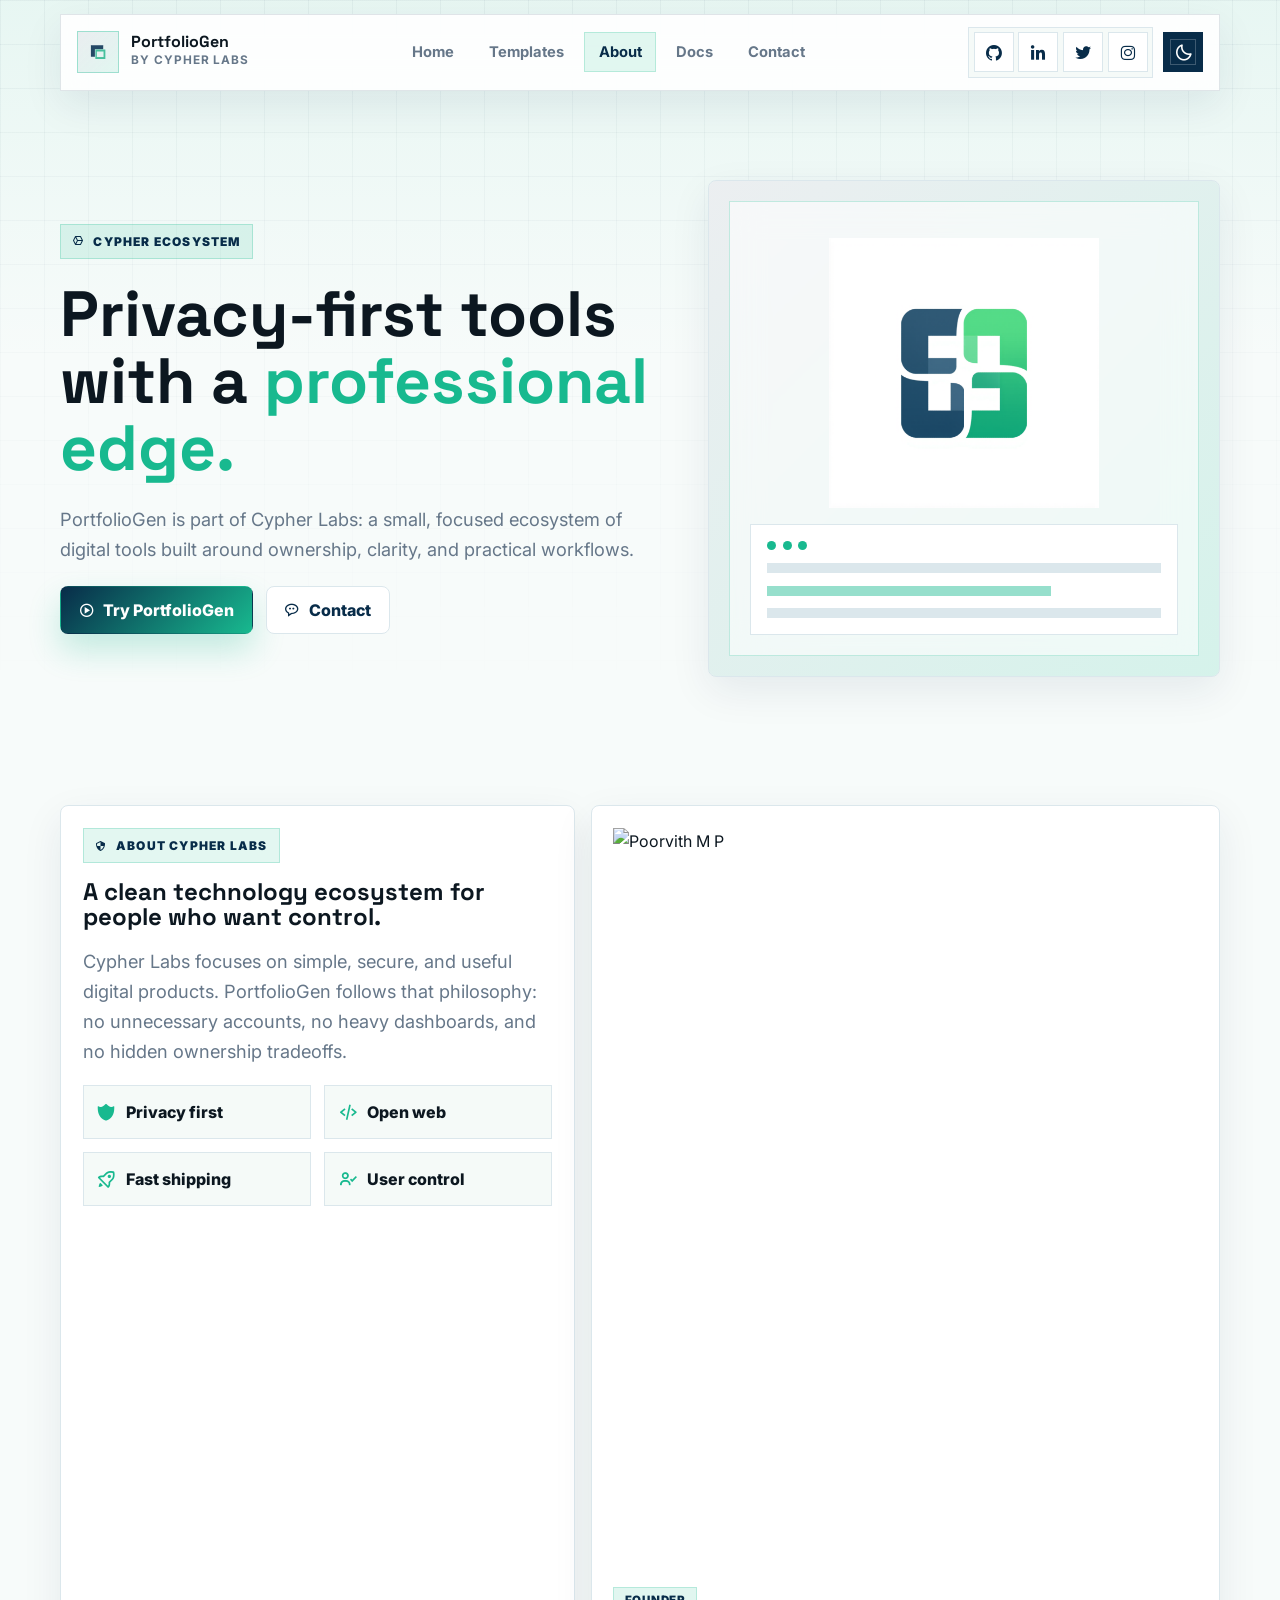
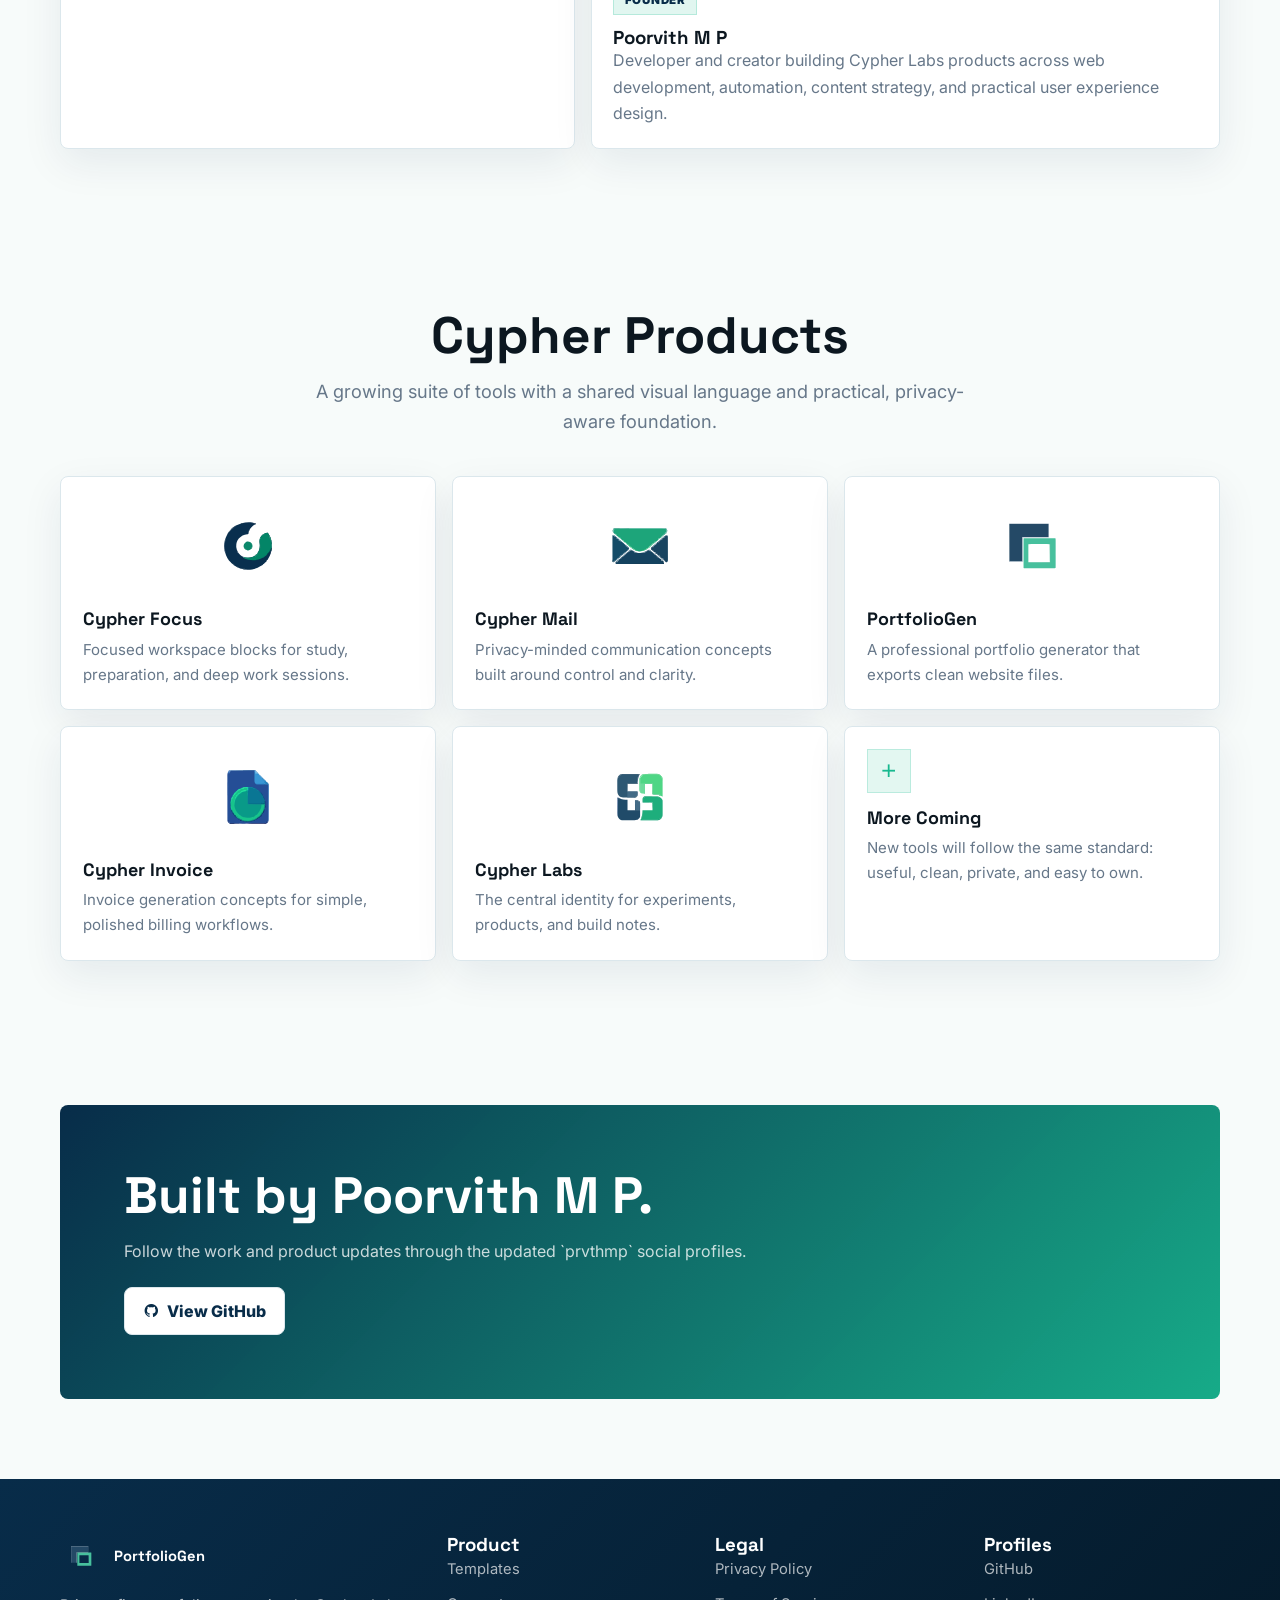
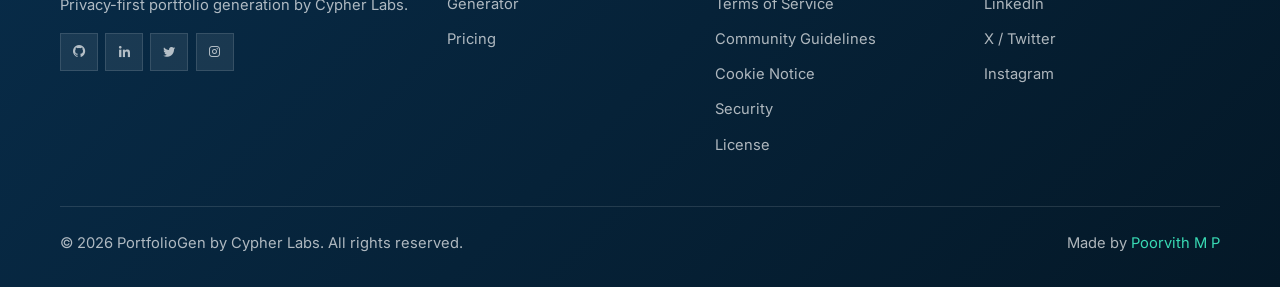
==== about.html @ 68a95831 "First commit" ====
<!DOCTYPE html>
<html lang="en">
<head>
    <meta charset="UTF-8">
    <meta name="viewport" content="width=device-width, initial-scale=1.0">
    <title>About - PortfolioGen by Cypher Labs</title>
    <link href="https://cdn.jsdelivr.net/npm/boxicons@2.0.5/css/boxicons.min.css" rel="stylesheet">
    <link rel="stylesheet" href="assets/css/styles.css">
    <link rel="icon" href="assets/img/svg/Cypher_Porfolio_Generator-no bg.svg">
</head>
<body>
    <header class="l-header">
        <nav class="nav bd-grid" aria-label="Primary navigation">
            <a href="index.html" class="nav__brand"><span class="nav__brand-mark"><img src="assets/img/svg/Cypher_Porfolio_Generator-no bg.svg" alt=""></span><span class="nav__brand-text"><strong>PortfolioGen</strong><span>by Cypher Labs</span></span></a>
            <div class="nav__menu" id="nav-menu"><ul class="nav__list"><li><a href="index.html" class="nav__link">Home</a></li><li><a href="templates.html" class="nav__link">Templates</a></li><li><a href="about.html" class="nav__link active-link">About</a></li><li><a href="work.html" class="nav__link">Docs</a></li><li><a href="contact.html" class="nav__link">Contact</a></li></ul></div>
            <div class="nav__actions"><div class="nav__socials"><a href="https://github.com/prvthmpcypher" target="_blank" rel="noopener" class="icon-btn" aria-label="GitHub"><i class="bx bxl-github"></i></a><a href="https://www.linkedin.com/in/prvthmp" target="_blank" rel="noopener" class="icon-btn" aria-label="LinkedIn"><i class="bx bxl-linkedin"></i></a><a href="https://x.com/prvthmp" target="_blank" rel="noopener" class="icon-btn" aria-label="X"><i class="bx bxl-twitter"></i></a><a href="https://www.instagram.com/prvthmp" target="_blank" rel="noopener" class="icon-btn" aria-label="Instagram"><i class="bx bxl-instagram"></i></a></div><button class="change-theme bx bx-moon" id="theme-button" type="button" aria-label="Toggle theme"></button><button class="nav__toggle" id="nav-toggle" type="button" aria-label="Open menu"><i class="bx bx-menu"></i></button></div>
        </nav>
    </header>

    <main id="main-content">
        <section class="page-hero">
            <div class="page-hero__content">
                <span class="eyebrow"><i class="bx bx-cube-alt"></i> Cypher ecosystem</span>
                <h1>Privacy-first tools with a <span class="text-gradient">professional edge.</span></h1>
                <p>PortfolioGen is part of Cypher Labs: a small, focused ecosystem of digital tools built around ownership, clarity, and practical workflows.</p>
                <div class="hero__actions"><a href="generate.html" class="btn btn-primary"><i class="bx bx-play-circle"></i> Try PortfolioGen</a><a href="contact.html" class="btn btn-secondary"><i class="bx bx-message-rounded-dots"></i> Contact</a></div>
            </div>
            <div class="product-panel"><div class="product-panel__inner"><img class="product-logo" src="assets/img/Cypher Labs.png" alt="Cypher Labs logo"><div class="mini-window"><div class="mini-window__bar"><span></span><span></span><span></span></div><div class="mini-window__row"></div><div class="mini-window__row"></div><div class="mini-window__row"></div></div></div></div>
        </section>

        <section class="section">
            <div class="about-layout">
                <article class="about-card">
                    <span class="eyebrow"><i class="bx bx-shield-quarter"></i> About Cypher Labs</span>
                    <h2 style="margin-top:1rem;">A clean technology ecosystem for people who want control.</h2>
                    <p class="section-intro" style="text-align:left;margin:1rem 0 0;">Cypher Labs focuses on simple, secure, and useful digital products. PortfolioGen follows that philosophy: no unnecessary accounts, no heavy dashboards, and no hidden ownership tradeoffs.</p>
                    <div class="values-list">
                        <div class="value-item"><i class="bx bxs-shield-alt-2"></i><span>Privacy first</span></div>
                        <div class="value-item"><i class="bx bx-code-alt"></i><span>Open web</span></div>
                        <div class="value-item"><i class="bx bx-rocket"></i><span>Fast shipping</span></div>
                        <div class="value-item"><i class="bx bx-user-check"></i><span>User control</span></div>
                    </div>
                </article>
                <article class="about-card about-card--media">
                    <img src="assets/img/Founder.jpg" alt="Poorvith M P">
                    <div><span class="tag">Founder</span><h3 style="margin-top:.8rem;">Poorvith M P</h3><p style="color:var(--muted);">Developer and creator building Cypher Labs products across web development, automation, content strategy, and practical user experience design.</p></div>
                </article>
            </div>
        </section>

        <section class="section">
            <h2 class="section-title">Cypher Products</h2>
            <p class="section-intro">A growing suite of tools with a shared visual language and practical, privacy-aware foundation.</p>
            <div class="ecosystem-grid">
                <article class="ecosystem-card"><img src="assets/img/svg/Cypher Focus- No bg.svg" alt="Cypher Focus" class="ecosystem-card-logo"><h3>Cypher Focus</h3><p>Focused workspace blocks for study, preparation, and deep work sessions.</p></article>
                <article class="ecosystem-card"><img src="assets/img/svg/Cypher_Mail- no bg.svg" alt="Cypher Mail" class="ecosystem-card-logo"><h3>Cypher Mail</h3><p>Privacy-minded communication concepts built around control and clarity.</p></article>
                <article class="ecosystem-card"><img src="assets/img/svg/Cypher_Porfolio_Generator-no bg.svg" alt="PortfolioGen" class="ecosystem-card-logo"><h3>PortfolioGen</h3><p>A professional portfolio generator that exports clean website files.</p></article>
                <article class="ecosystem-card"><img src="assets/img/svg/Cypher_Invoice_Generator No bg.svg" alt="Cypher Invoice Generator" class="ecosystem-card-logo"><h3>Cypher Invoice</h3><p>Invoice generation concepts for simple, polished billing workflows.</p></article>
                <article class="ecosystem-card"><img src="assets/img/svg/Cypher_Labs- no bg.svg" alt="Cypher Labs" class="ecosystem-card-logo"><h3>Cypher Labs</h3><p>The central identity for experiments, products, and build notes.</p></article>
                <article class="ecosystem-card"><div class="card-icon"><i class="bx bx-plus"></i></div><h3>More Coming</h3><p>New tools will follow the same standard: useful, clean, private, and easy to own.</p></article>
            </div>
        </section>

        <section class="cta-section"><h2>Built by Poorvith M P.</h2><p>Follow the work and product updates through the updated `prvthmp` social profiles.</p><a href="https://github.com/prvthmpcypher" target="_blank" rel="noopener" class="btn btn-secondary"><i class="bx bxl-github"></i> View GitHub</a></section>
    </main>

    <footer class="footer">
        <div class="footer__container">
            <div class="footer__section"><a class="footer__brand" href="index.html"><img src="assets/img/svg/Cypher_Porfolio_Generator-no bg.svg" alt=""><strong>PortfolioGen</strong></a><p>Privacy-first portfolio generation by Cypher Labs.</p><div class="footer__social"><a href="https://github.com/prvthmpcypher" target="_blank" rel="noopener" class="footer__icon" aria-label="GitHub"><i class="bx bxl-github"></i></a><a href="https://www.linkedin.com/in/prvthmp" target="_blank" rel="noopener" class="footer__icon" aria-label="LinkedIn"><i class="bx bxl-linkedin"></i></a><a href="https://x.com/prvthmp" target="_blank" rel="noopener" class="footer__icon" aria-label="X"><i class="bx bxl-twitter"></i></a><a href="https://www.instagram.com/prvthmp" target="_blank" rel="noopener" class="footer__icon" aria-label="Instagram"><i class="bx bxl-instagram"></i></a></div></div>
            <div class="footer__section"><h3>Product</h3><ul><li><a href="templates.html">Templates</a></li><li><a href="generate.html">Generator</a></li><li><a href="index.html#pricing">Pricing</a></li></ul></div>
            <div class="footer__section"><h3>Legal</h3><ul><li><a href="work.html#privacy">Privacy Policy</a></li><li><a href="work.html#terms">Terms of Service</a></li><li><a href="work.html#community">Community Guidelines</a></li><li><a href="work.html#cookies">Cookie Notice</a></li><li><a href="work.html#security">Security</a></li><li><a href="work.html#license">License</a></li></ul></div>
            <div class="footer__section"><h3>Profiles</h3><ul><li><a href="https://github.com/prvthmpcypher" target="_blank" rel="noopener">GitHub</a></li><li><a href="https://www.linkedin.com/in/prvthmp" target="_blank" rel="noopener">LinkedIn</a></li><li><a href="https://x.com/prvthmp" target="_blank" rel="noopener">X / Twitter</a></li><li><a href="https://www.instagram.com/prvthmp" target="_blank" rel="noopener">Instagram</a></li></ul></div>
        </div>
        <div class="footer__bottom"><div class="footer__copy">&copy; 2026 PortfolioGen by Cypher Labs. All rights reserved.</div><div class="footer__credits">Made by <a href="https://github.com/prvthmpcypher" target="_blank" rel="noopener">Poorvith M P</a></div></div>
    </footer>
    <script src="assets/js/main.js"></script>
</body>
</html>
---- assets/css/styles.css ----
@import url("https://fonts.googleapis.com/css2?family=Inter:wght@400;500;600;700;800;900&family=Space+Grotesk:wght@500;600;700&display=swap");

:root {
  --navy: #082c49;
  --navy-2: #041827;
  --teal: #18b98f;
  --teal-2: #38d9b3;
  --ink: #0c1720;
  --muted: #667789;
  --line: #dbe7ec;
  --surface: #ffffff;
  --surface-2: #f5faf8;
  --bg: #f7fbfa;
  --shadow: 0 24px 70px rgba(8, 44, 73, 0.12);
  --soft-shadow: 0 14px 40px rgba(8, 44, 73, 0.08);
  --radius: 8px;
  --header-height: 76px;
  --body-font: "Inter", system-ui, -apple-system, BlinkMacSystemFont, "Segoe UI", sans-serif;
  --display-font: "Space Grotesk", var(--body-font);
  --z-fixed: 100;
}

body.dark-theme {
  --ink: #edf7f4;
  --muted: #9db3bd;
  --line: rgba(255, 255, 255, 0.12);
  --surface: #071f33;
  --surface-2: #092943;
  --bg: #03111d;
  --shadow: 0 24px 70px rgba(0, 0, 0, 0.36);
  --soft-shadow: 0 14px 40px rgba(0, 0, 0, 0.24);
}

*,
*::before,
*::after {
  box-sizing: border-box;
}

html {
  scroll-behavior: smooth;
}

body {
  margin: 0;
  min-height: 100vh;
  background:
    linear-gradient(180deg, rgba(24, 185, 143, 0.07), transparent 360px),
    var(--bg);
  color: var(--ink);
  font-family: var(--body-font);
  line-height: 1.65;
}

body::before {
  content: "";
  position: fixed;
  inset: 0;
  z-index: -1;
  pointer-events: none;
  background-image:
    linear-gradient(rgba(8, 44, 73, 0.045) 1px, transparent 1px),
    linear-gradient(90deg, rgba(8, 44, 73, 0.045) 1px, transparent 1px);
  background-size: 44px 44px;
  mask-image: linear-gradient(to bottom, black, transparent 78%);
}

body.dark-theme::before {
  background-image:
    linear-gradient(rgba(56, 217, 179, 0.07) 1px, transparent 1px),
    linear-gradient(90deg, rgba(56, 217, 179, 0.07) 1px, transparent 1px);
}

h1,
h2,
h3,
h4,
p {
  margin: 0;
}

h1,
h2,
h3,
h4 {
  color: var(--ink);
  font-family: var(--display-font);
  line-height: 1.05;
  letter-spacing: 0;
}

a {
  color: inherit;
  text-decoration: none;
}

ul {
  margin: 0;
  padding: 0;
  list-style: none;
}

img {
  display: block;
  max-width: 100%;
}

button,
input,
textarea,
select {
  font: inherit;
}

.bd-grid,
.page-shell,
.section-shell {
  width: min(1160px, calc(100% - 40px));
  margin-inline: auto;
}

.l-header {
  position: fixed;
  top: 14px;
  left: 0;
  right: 0;
  z-index: var(--z-fixed);
  pointer-events: none;
}

.nav {
  min-height: var(--header-height);
  display: flex;
  align-items: center;
  justify-content: space-between;
  gap: 1rem;
  padding: 0.75rem 1rem;
  background: rgba(255, 255, 255, 0.88);
  border: 1px solid rgba(8, 44, 73, 0.12);
  box-shadow: var(--soft-shadow);
  backdrop-filter: blur(18px);
  pointer-events: auto;
}

body.dark-theme .nav {
  background: rgba(7, 31, 51, 0.88);
}

.nav__brand {
  display: inline-flex;
  align-items: center;
  gap: 0.75rem;
  min-width: 0;
}

.nav__brand-mark {
  width: 42px;
  height: 42px;
  display: grid;
  place-items: center;
  border: 1px solid rgba(24, 185, 143, 0.35);
  background: linear-gradient(135deg, rgba(8, 44, 73, 0.08), rgba(24, 185, 143, 0.12));
}

.nav__brand-mark img {
  width: 30px;
  height: 30px;
  object-fit: contain;
}

.nav__brand-text {
  display: grid;
  gap: 0.05rem;
}

.nav__brand-text strong {
  font-family: var(--display-font);
  font-size: 1rem;
  line-height: 1;
}

.nav__brand-text span {
  color: var(--muted);
  font-size: 0.74rem;
  font-weight: 700;
  text-transform: uppercase;
  letter-spacing: 0.08em;
}

.nav__list {
  display: flex;
  align-items: center;
  gap: 0.35rem;
}

.nav__link {
  display: inline-flex;
  align-items: center;
  min-height: 40px;
  padding: 0 0.85rem;
  color: var(--muted);
  font-size: 0.92rem;
  font-weight: 700;
  border: 1px solid transparent;
  transition: 180ms ease;
}

.nav__link:hover,
.nav__link.active-link {
  color: var(--navy);
  background: rgba(24, 185, 143, 0.12);
  border-color: rgba(24, 185, 143, 0.22);
}

body.dark-theme .nav__link:hover,
body.dark-theme .nav__link.active-link {
  color: var(--teal-2);
}

.nav__actions {
  display: flex;
  align-items: center;
  gap: 0.6rem;
}

.nav__socials {
  display: flex;
  align-items: center;
  gap: 0.3rem;
  padding: 0.28rem;
  background: var(--surface-2);
  border: 1px solid var(--line);
}

.icon-btn,
.nav__toggle,
.change-theme {
  width: 40px;
  height: 40px;
  display: inline-grid;
  place-items: center;
  border: 1px solid var(--line);
  background: var(--surface);
  color: var(--navy);
  font-size: 1.2rem;
  transition: 180ms ease;
  cursor: pointer;
}

.icon-btn:hover,
.nav__toggle:hover,
.change-theme:hover {
  transform: translateY(-2px);
  border-color: rgba(24, 185, 143, 0.4);
  color: var(--teal);
}

.change-theme {
  position: relative;
  overflow: hidden;
  color: #ffffff;
  background: var(--navy);
  border-color: var(--navy);
}

.change-theme::after {
  content: "";
  position: absolute;
  inset: 6px;
  border: 1px solid rgba(255, 255, 255, 0.22);
  pointer-events: none;
}

.nav__toggle {
  display: none;
}

.l-main,
main {
  padding-top: calc(var(--header-height) + 48px);
}

.hero,
.page-hero {
  width: min(1160px, calc(100% - 40px));
  min-height: calc(100vh - 120px);
  margin-inline: auto;
  display: grid;
  grid-template-columns: minmax(0, 1.08fr) minmax(320px, 0.92fr);
  align-items: center;
  gap: 3rem;
  padding: 3.5rem 0 5rem;
}

.page-hero {
  min-height: auto;
  padding: 3.5rem 0 3rem;
}

.hero__content,
.page-hero__content {
  display: grid;
  gap: 1.35rem;
}

.eyebrow {
  width: fit-content;
  display: inline-flex;
  align-items: center;
  gap: 0.5rem;
  padding: 0.42rem 0.7rem;
  color: var(--navy);
  background: rgba(24, 185, 143, 0.12);
  border: 1px solid rgba(24, 185, 143, 0.24);
  font-size: 0.75rem;
  font-weight: 900;
  text-transform: uppercase;
  letter-spacing: 0.1em;
}

body.dark-theme .eyebrow {
  color: var(--teal-2);
}

.hero h1,
.page-hero h1 {
  max-width: 780px;
  font-size: clamp(2.75rem, 7vw, 6.8rem);
  font-weight: 900;
}

.page-hero h1 {
  font-size: clamp(2.4rem, 5vw, 4.8rem);
}

.text-gradient {
  color: var(--teal);
}

.hero p,
.page-hero p,
.section-intro {
  max-width: 680px;
  color: var(--muted);
  font-size: clamp(1rem, 1.5vw, 1.14rem);
}

.hero__actions,
.cta-buttons {
  display: flex;
  flex-wrap: wrap;
  gap: 0.8rem;
  align-items: center;
}

.btn,
.button {
  display: inline-flex;
  align-items: center;
  justify-content: center;
  gap: 0.55rem;
  min-height: 48px;
  padding: 0 1.1rem;
  border: 1px solid transparent;
  border-radius: var(--radius);
  font-weight: 800;
  line-height: 1;
  cursor: pointer;
  transition: 180ms ease;
}

.btn-primary,
.button--primary,
.button {
  color: #ffffff;
  background: linear-gradient(135deg, var(--navy), var(--teal));
  box-shadow: 0 16px 32px rgba(24, 185, 143, 0.24);
}

.btn-primary:hover,
.button--primary:hover,
.button:hover {
  transform: translateY(-2px);
  box-shadow: 0 20px 44px rgba(24, 185, 143, 0.3);
}

.btn-secondary,
.button--secondary {
  color: var(--navy);
  background: var(--surface);
  border-color: var(--line);
}

body.dark-theme .btn-secondary,
body.dark-theme .button--secondary {
  color: var(--teal-2);
}

body.dark-theme .icon-btn,
body.dark-theme .nav__toggle {
  color: var(--teal-2);
  background: var(--surface-2);
}

body.dark-theme .change-theme {
  color: var(--navy-2);
  background: var(--teal-2);
  border-color: var(--teal-2);
}

.btn-secondary:hover,
.button--secondary:hover {
  transform: translateY(-2px);
  border-color: rgba(24, 185, 143, 0.45);
  color: var(--teal);
}

.hero__visual {
  position: relative;
  display: grid;
  gap: 1rem;
}

.product-panel,
.stat-panel,
.visual-card,
.feature-card,
.template-card,
.pricing-card,
.testimonial,
.ecosystem-card,
.work__card,
.contact-panel,
.review-card,
.about-card,
.metric-card {
  background: var(--surface);
  border: 1px solid var(--line);
  border-radius: var(--radius);
  box-shadow: var(--soft-shadow);
}

.product-panel {
  position: relative;
  overflow: hidden;
  min-height: 460px;
  padding: 1.25rem;
}

.product-panel::before {
  content: "";
  position: absolute;
  inset: 0;
  background: linear-gradient(135deg, rgba(8, 44, 73, 0.08), rgba(24, 185, 143, 0.18));
}

.product-panel__inner {
  position: relative;
  min-height: 430px;
  display: grid;
  align-content: space-between;
  gap: 1rem;
  padding: 1.25rem;
  border: 1px solid rgba(24, 185, 143, 0.24);
  background: rgba(255, 255, 255, 0.58);
  backdrop-filter: blur(16px);
}

body.dark-theme .product-panel__inner {
  background: rgba(7, 31, 51, 0.72);
}

.product-logo {
  width: min(270px, 70%);
  margin: 1rem auto 0;
}

.mini-window {
  display: grid;
  gap: 0.8rem;
  padding: 1rem;
  background: var(--surface);
  border: 1px solid var(--line);
}

.mini-window__bar {
  display: flex;
  gap: 0.4rem;
}

.mini-window__bar span {
  width: 9px;
  height: 9px;
  border-radius: 50%;
  background: var(--teal);
}

.mini-window__row {
  height: 10px;
  background: var(--line);
}

.mini-window__row:nth-child(3) {
  width: 72%;
  background: rgba(24, 185, 143, 0.45);
}

.stat-strip {
  display: grid;
  grid-template-columns: repeat(3, 1fr);
  gap: 0.8rem;
}

.stat-panel,
.metric-card {
  padding: 1rem;
}

.stat-panel strong,
.metric-card strong {
  display: block;
  color: var(--navy);
  font-family: var(--display-font);
  font-size: 1.55rem;
}

body.dark-theme .stat-panel strong,
body.dark-theme .metric-card strong {
  color: var(--teal-2);
}

.stat-panel span,
.metric-card span {
  color: var(--muted);
  font-size: 0.8rem;
  font-weight: 700;
}

.section {
  padding: 5rem 0;
}

.section-title {
  margin-bottom: 0.8rem;
  color: var(--ink);
  font-size: clamp(2rem, 4vw, 3.4rem);
  text-align: center;
}

.section-intro {
  margin: 0 auto 2.5rem;
  text-align: center;
}

.features-grid,
.templates-grid,
.pricing-cards,
.testimonials,
.ecosystem-grid,
.work__container,
.metrics-grid {
  width: min(1160px, calc(100% - 40px));
  margin-inline: auto;
  display: grid;
  grid-template-columns: repeat(3, minmax(0, 1fr));
  gap: 1rem;
}

.features-grid {
  grid-template-columns: repeat(6, minmax(0, 1fr));
}

.feature-card {
  grid-column: span 2;
  padding: 1.35rem;
}

.feature-card:nth-child(1),
.feature-card:nth-child(2) {
  grid-column: span 3;
}

.feature-icon,
.card-icon {
  width: 44px;
  height: 44px;
  display: grid;
  place-items: center;
  margin-bottom: 1rem;
  color: var(--teal);
  background: rgba(24, 185, 143, 0.12);
  border: 1px solid rgba(24, 185, 143, 0.2);
  font-size: 1.35rem;
}

.feature-card h3,
.template-info h4,
.pricing-card h3,
.testimonial .author,
.ecosystem-card h3,
.work__title {
  margin-bottom: 0.55rem;
  font-size: 1.12rem;
}

.feature-card p,
.template-info p,
.pricing-card li,
.testimonial p,
.ecosystem-card p,
.work__description,
.work__text {
  color: var(--muted);
  font-size: 0.94rem;
}

.template-card {
  overflow: hidden;
}

.template-preview {
  min-height: 230px;
  padding: 1rem;
  background:
    linear-gradient(135deg, rgba(8, 44, 73, 0.95), rgba(24, 185, 143, 0.88));
}

.template-preview--light {
  background: linear-gradient(135deg, #eef8f5, #ffffff);
}

.template-mock {
  height: 210px;
  display: grid;
  grid-template-columns: 1fr 1fr;
  gap: 0.8rem;
  padding: 0.8rem;
  background: rgba(255, 255, 255, 0.92);
  border: 1px solid rgba(255, 255, 255, 0.4);
}

.template-mock__hero,
.template-mock__card,
.template-mock__line {
  background: rgba(8, 44, 73, 0.12);
}

.template-mock__hero {
  grid-row: span 2;
}

.template-mock__card {
  border-left: 4px solid var(--teal);
}

.template-mock__line {
  height: 12px;
}

.template-info {
  padding: 1.2rem;
}

.template-badge,
.tag,
.price-note,
.work__tag {
  display: inline-flex;
  align-items: center;
  min-height: 28px;
  padding: 0 0.65rem;
  margin-top: 0.8rem;
  color: var(--navy);
  background: rgba(24, 185, 143, 0.13);
  border: 1px solid rgba(24, 185, 143, 0.22);
  font-size: 0.72rem;
  font-weight: 900;
  text-transform: uppercase;
  letter-spacing: 0.06em;
}

body.dark-theme .template-badge,
body.dark-theme .tag,
body.dark-theme .price-note,
body.dark-theme .work__tag {
  color: var(--teal-2);
}

.pricing-card {
  padding: 1.4rem;
}

.pricing-card.featured {
  border-color: rgba(24, 185, 143, 0.55);
  box-shadow: var(--shadow);
}

.price {
  margin: 0.5rem 0;
  color: var(--teal);
  font-family: var(--display-font);
  font-size: 2.6rem;
  font-weight: 800;
}

.features-list {
  display: grid;
  gap: 0.6rem;
  margin: 1rem 0 1.2rem;
}

.features-list li::before {
  content: "✓";
  margin-right: 0.45rem;
  color: var(--teal);
  font-weight: 900;
}

.testimonial {
  padding: 1.35rem;
}

.stars {
  color: var(--teal);
  letter-spacing: 0.06em;
  margin-bottom: 0.8rem;
}

.author-role {
  color: var(--muted);
  font-size: 0.82rem;
}

.cta-section {
  width: min(1160px, calc(100% - 40px));
  margin: 4rem auto 0;
  padding: clamp(2rem, 5vw, 4rem);
  color: #ffffff;
  background:
    linear-gradient(135deg, rgba(8, 44, 73, 0.96), rgba(24, 185, 143, 0.9)),
    var(--navy);
  border-radius: var(--radius);
}

.cta-section h2 {
  max-width: 720px;
  color: #ffffff;
  font-size: clamp(2rem, 4vw, 3.5rem);
}

.cta-section p {
  max-width: 640px;
  margin: 1rem 0 1.4rem;
  color: rgba(255, 255, 255, 0.78);
}

.cta-section .btn-secondary {
  color: var(--navy);
}

.about-layout,
.contact-layout {
  width: min(1160px, calc(100% - 40px));
  margin-inline: auto;
  display: grid;
  grid-template-columns: 0.9fr 1.1fr;
  gap: 1rem;
  align-items: stretch;
}

.about-card,
.contact-panel {
  padding: 1.35rem;
}

.about-card--media {
  display: grid;
  align-content: space-between;
  gap: 1rem;
  overflow: hidden;
}

.about-card--media img {
  width: 100%;
  aspect-ratio: 4 / 5;
  object-fit: cover;
}

.values-list {
  display: grid;
  grid-template-columns: repeat(2, 1fr);
  gap: 0.8rem;
  margin-top: 1.2rem;
}

.value-item {
  display: flex;
  align-items: center;
  gap: 0.6rem;
  padding: 0.8rem;
  color: var(--ink);
  background: var(--surface-2);
  border: 1px solid var(--line);
  font-weight: 800;
}

.value-item i {
  color: var(--teal);
  font-size: 1.25rem;
}

.ecosystem-card {
  padding: 1.35rem;
}

.ecosystem-card-logo {
  height: 96px;
  width: 100%;
  object-fit: contain;
  margin-bottom: 1rem;
}

.work__filters {
  width: min(1160px, calc(100% - 40px));
  margin: 0 auto 1.5rem;
  display: flex;
  justify-content: center;
  flex-wrap: wrap;
  gap: 0.6rem;
}

.filter-btn {
  min-height: 40px;
  padding: 0 0.8rem;
  color: var(--muted);
  background: var(--surface);
  border: 1px solid var(--line);
  border-radius: var(--radius);
  cursor: pointer;
  font-weight: 800;
}

.filter-btn:hover,
.filter-btn.active-filter {
  color: #ffffff;
  background: var(--navy);
  border-color: var(--navy);
}

.work__card {
  padding: 1.35rem;
}

.work__links {
  display: flex;
  flex-wrap: wrap;
  gap: 0.6rem;
  margin-top: 1rem;
}

.work__link {
  display: inline-flex;
  align-items: center;
  min-height: 40px;
  padding: 0 0.8rem;
  color: #ffffff;
  background: var(--navy);
  border-radius: var(--radius);
  font-size: 0.86rem;
  font-weight: 800;
}

.work__link.secondary {
  color: var(--navy);
  background: rgba(24, 185, 143, 0.13);
}

body.dark-theme .work__link.secondary {
  color: var(--teal-2);
}

.work__card.hide-card {
  display: none;
}

.contact__form {
  display: grid;
  gap: 0.9rem;
}

.contact__label {
  display: block;
  margin-bottom: 0.35rem;
  color: var(--ink);
  font-size: 0.85rem;
  font-weight: 800;
}

.contact__input {
  width: 100%;
  min-height: 48px;
  padding: 0.85rem 0.95rem;
  color: var(--ink);
  background: var(--surface-2);
  border: 1px solid var(--line);
  border-radius: var(--radius);
  outline: none;
}

.contact__input:focus {
  border-color: var(--teal);
  box-shadow: 0 0 0 4px rgba(24, 185, 143, 0.12);
}

textarea.contact__input {
  min-height: 140px;
  resize: vertical;
}

.rating-row {
  display: inline-flex;
  flex-direction: row-reverse;
  justify-content: flex-end;
  gap: 0.25rem;
}

.rating-row label {
  display: grid;
  place-items: center;
  width: 42px;
  height: 42px;
  color: #d6dde3;
  background: transparent;
  border: 0;
  font-size: 2rem;
  line-height: 1;
  cursor: pointer;
}

.rating-row input {
  position: absolute;
  opacity: 0;
  pointer-events: none;
}

.rating-row label::before {
  content: "\2605";
}

.rating-row label:hover,
.rating-row label:hover ~ label,
.rating-row input:checked + label,
.rating-row input:checked + label ~ label {
  color: #ffb300;
  text-shadow: 0 2px 10px rgba(255, 179, 0, 0.32);
}

.profile-embed-grid {
  display: grid;
  gap: 0.8rem;
}

.profile-embed {
  display: flex;
  align-items: center;
  gap: 0.9rem;
  min-height: 86px;
  padding: 1rem;
  background: var(--surface);
  border: 1px solid var(--line);
  border-radius: var(--radius);
  box-shadow: var(--soft-shadow);
  transition: 180ms ease;
}

.profile-embed i {
  width: 44px;
  height: 44px;
  display: grid;
  place-items: center;
  flex: 0 0 auto;
  color: #ffffff;
  background: var(--navy);
  border-radius: var(--radius);
  font-size: 1.45rem;
}

.profile-embed:nth-child(2) i {
  background: #111827;
}

.profile-embed:nth-child(3) i {
  background: #0a66c2;
}

.profile-embed strong,
.newsletter-panel h3 {
  display: block;
  color: var(--ink);
  font-family: var(--display-font);
  font-size: 1.05rem;
}

.profile-embed span,
.newsletter-panel p {
  color: var(--muted);
  font-size: 0.9rem;
}

.profile-embed > span {
  display: grid;
  min-width: 0;
}

.profile-embed > span > span {
  overflow-wrap: anywhere;
}

.profile-embed:hover {
  border-color: rgba(24, 185, 143, 0.42);
  transform: translateY(-2px);
}

.newsletter-panel {
  display: grid;
  gap: 0.9rem;
  align-content: start;
}

.newsletter-panel .contact__form {
  margin-top: 0.2rem;
}

.docs-grid {
  width: min(1160px, calc(100% - 40px));
  margin-inline: auto;
  display: grid;
  grid-template-columns: repeat(2, minmax(0, 1fr));
  gap: 1rem;
}

.doc-card {
  position: relative;
  min-height: 250px;
  padding: 1.35rem;
  overflow: hidden;
  background: var(--surface);
  border: 1px solid var(--line);
  border-radius: var(--radius);
  box-shadow: var(--soft-shadow);
}

.doc-card::before {
  content: "";
  position: absolute;
  inset: 0 0 auto;
  height: 4px;
  background: linear-gradient(90deg, var(--navy), var(--teal));
}

.doc-card h3 {
  margin: 0.85rem 0 0.65rem;
  font-size: 1.28rem;
}

.doc-card p,
.doc-card li {
  color: var(--muted);
  font-size: 0.94rem;
}

.doc-card ul {
  display: grid;
  gap: 0.45rem;
  margin-top: 1rem;
}

.doc-card li {
  position: relative;
  padding-left: 1.05rem;
}

.doc-card li::before {
  content: "";
  position: absolute;
  left: 0;
  top: 0.72em;
  width: 6px;
  height: 6px;
  background: var(--teal);
  transform: translateY(-50%);
}

.doc-card .card-icon {
  margin-bottom: 0;
}

.doc-card__meta {
  display: inline-flex;
  width: fit-content;
  margin-top: 1rem;
  padding: 0.28rem 0.55rem;
  color: var(--navy);
  background: rgba(24, 185, 143, 0.12);
  border: 1px solid rgba(24, 185, 143, 0.2);
  font-size: 0.72rem;
  font-weight: 900;
  text-transform: uppercase;
  letter-spacing: 0.06em;
}

body.dark-theme .doc-card__meta {
  color: var(--teal-2);
}

.review-list {
  display: grid;
  gap: 0.8rem;
}

.review-card {
  padding: 1rem;
}

.toast__container {
  position: fixed;
  right: 1rem;
  bottom: 1rem;
  z-index: 1000;
  display: grid;
  gap: 0.75rem;
}

.toast__card {
  display: flex;
  align-items: center;
  gap: 0.6rem;
  padding: 0.9rem 1rem;
  color: #ffffff;
  background: var(--navy);
  border-left: 4px solid var(--teal);
  box-shadow: var(--shadow);
}

.toast--error {
  border-left-color: #ef4444;
}

.footer {
  margin-top: 5rem;
  padding: 3.5rem 0 2rem;
  color: rgba(255, 255, 255, 0.78);
  background: linear-gradient(135deg, var(--navy), var(--navy-2));
}

.footer__container {
  width: min(1160px, calc(100% - 40px));
  margin-inline: auto;
  display: grid;
  grid-template-columns: 1.2fr repeat(3, 0.8fr);
  gap: 2rem;
}

.footer__brand {
  display: inline-flex;
  align-items: center;
  gap: 0.75rem;
  margin-bottom: 1rem;
}

.footer__brand img {
  width: 42px;
}

.footer__brand strong,
.footer__section h3 {
  color: #ffffff;
  font-family: var(--display-font);
}

.footer__section p,
.footer__section a,
.footer__copy,
.footer__credits {
  color: rgba(255, 255, 255, 0.68);
  font-size: 0.92rem;
}

.footer__section li {
  margin-bottom: 0.55rem;
}

.footer__section a:hover,
.footer__credits a {
  color: var(--teal-2);
}

.footer__social {
  display: flex;
  gap: 0.45rem;
  margin-top: 1rem;
}

.footer__icon {
  width: 38px;
  height: 38px;
  display: grid;
  place-items: center;
  color: #ffffff;
  background: rgba(255, 255, 255, 0.08);
  border: 1px solid rgba(255, 255, 255, 0.12);
  font-size: 1.15rem;
}

.footer__icon:hover {
  color: var(--navy);
  background: var(--teal-2);
}

.footer__bottom {
  width: min(1160px, calc(100% - 40px));
  margin: 2.5rem auto 0;
  padding-top: 1.5rem;
  border-top: 1px solid rgba(255, 255, 255, 0.12);
  display: flex;
  justify-content: space-between;
  gap: 1rem;
  flex-wrap: wrap;
}

.skip-link {
  position: absolute;
  left: -999px;
  top: 1rem;
  z-index: 9999;
  padding: 0.65rem 1rem;
  color: #ffffff;
  background: var(--navy);
}

.skip-link:focus {
  left: 1rem;
}

.project__drawer {
  max-height: 0;
  overflow: hidden;
  transition: max-height 220ms ease;
}

.project__drawer.drawer-open {
  max-height: 260px;
}

.drawer-trigger-btn {
  margin-top: 1rem;
  color: var(--teal);
  background: transparent;
  border: 0;
  cursor: pointer;
  font-weight: 800;
}

@media (max-width: 980px) {
  .nav__socials {
    display: none;
  }

  .hero,
  .page-hero,
  .about-layout,
  .contact-layout {
    grid-template-columns: 1fr;
  }

  .hero {
    min-height: auto;
  }

  .features-grid,
  .templates-grid,
  .pricing-cards,
  .testimonials,
  .ecosystem-grid,
  .work__container,
  .docs-grid,
  .metrics-grid {
    grid-template-columns: repeat(2, minmax(0, 1fr));
  }

  .feature-card,
  .feature-card:nth-child(1),
  .feature-card:nth-child(2) {
    grid-column: span 1;
  }

  .footer__container {
    grid-template-columns: 1fr 1fr;
  }
}

@media (max-width: 760px) {
  :root {
    --header-height: 66px;
  }

  .bd-grid,
  .page-shell,
  .section-shell,
  .hero,
  .page-hero,
  .features-grid,
  .templates-grid,
  .pricing-cards,
  .testimonials,
  .ecosystem-grid,
  .work__container,
  .docs-grid,
  .work__filters,
  .about-layout,
  .contact-layout,
  .cta-section,
  .footer__container,
  .footer__bottom,
  .metrics-grid {
    width: min(100% - 28px, 1160px);
  }

  .nav {
    padding: 0.55rem;
  }

  .nav__brand-text span {
    display: none;
  }

  .nav__toggle {
    display: inline-grid;
  }

  .nav__menu {
    position: absolute;
    top: calc(100% + 0.6rem);
    left: 14px;
    right: 14px;
    display: none;
    padding: 0.65rem;
    background: var(--surface);
    border: 1px solid var(--line);
    box-shadow: var(--shadow);
  }

  .nav__menu.show {
    display: block;
  }

  .nav__list {
    display: grid;
    gap: 0.35rem;
  }

  .nav__link {
    width: 100%;
  }

  .hero h1,
  .page-hero h1 {
    font-size: clamp(2.35rem, 14vw, 4rem);
  }

  .product-panel {
    min-height: auto;
  }

  .product-panel__inner {
    min-height: 340px;
  }

  .features-grid,
  .templates-grid,
  .pricing-cards,
  .testimonials,
  .ecosystem-grid,
  .work__container,
  .docs-grid,
  .metrics-grid,
  .footer__container,
  .values-list {
    grid-template-columns: 1fr;
  }

  .stat-strip {
    grid-template-columns: 1fr;
  }

  .footer__bottom {
    display: grid;
  }
}
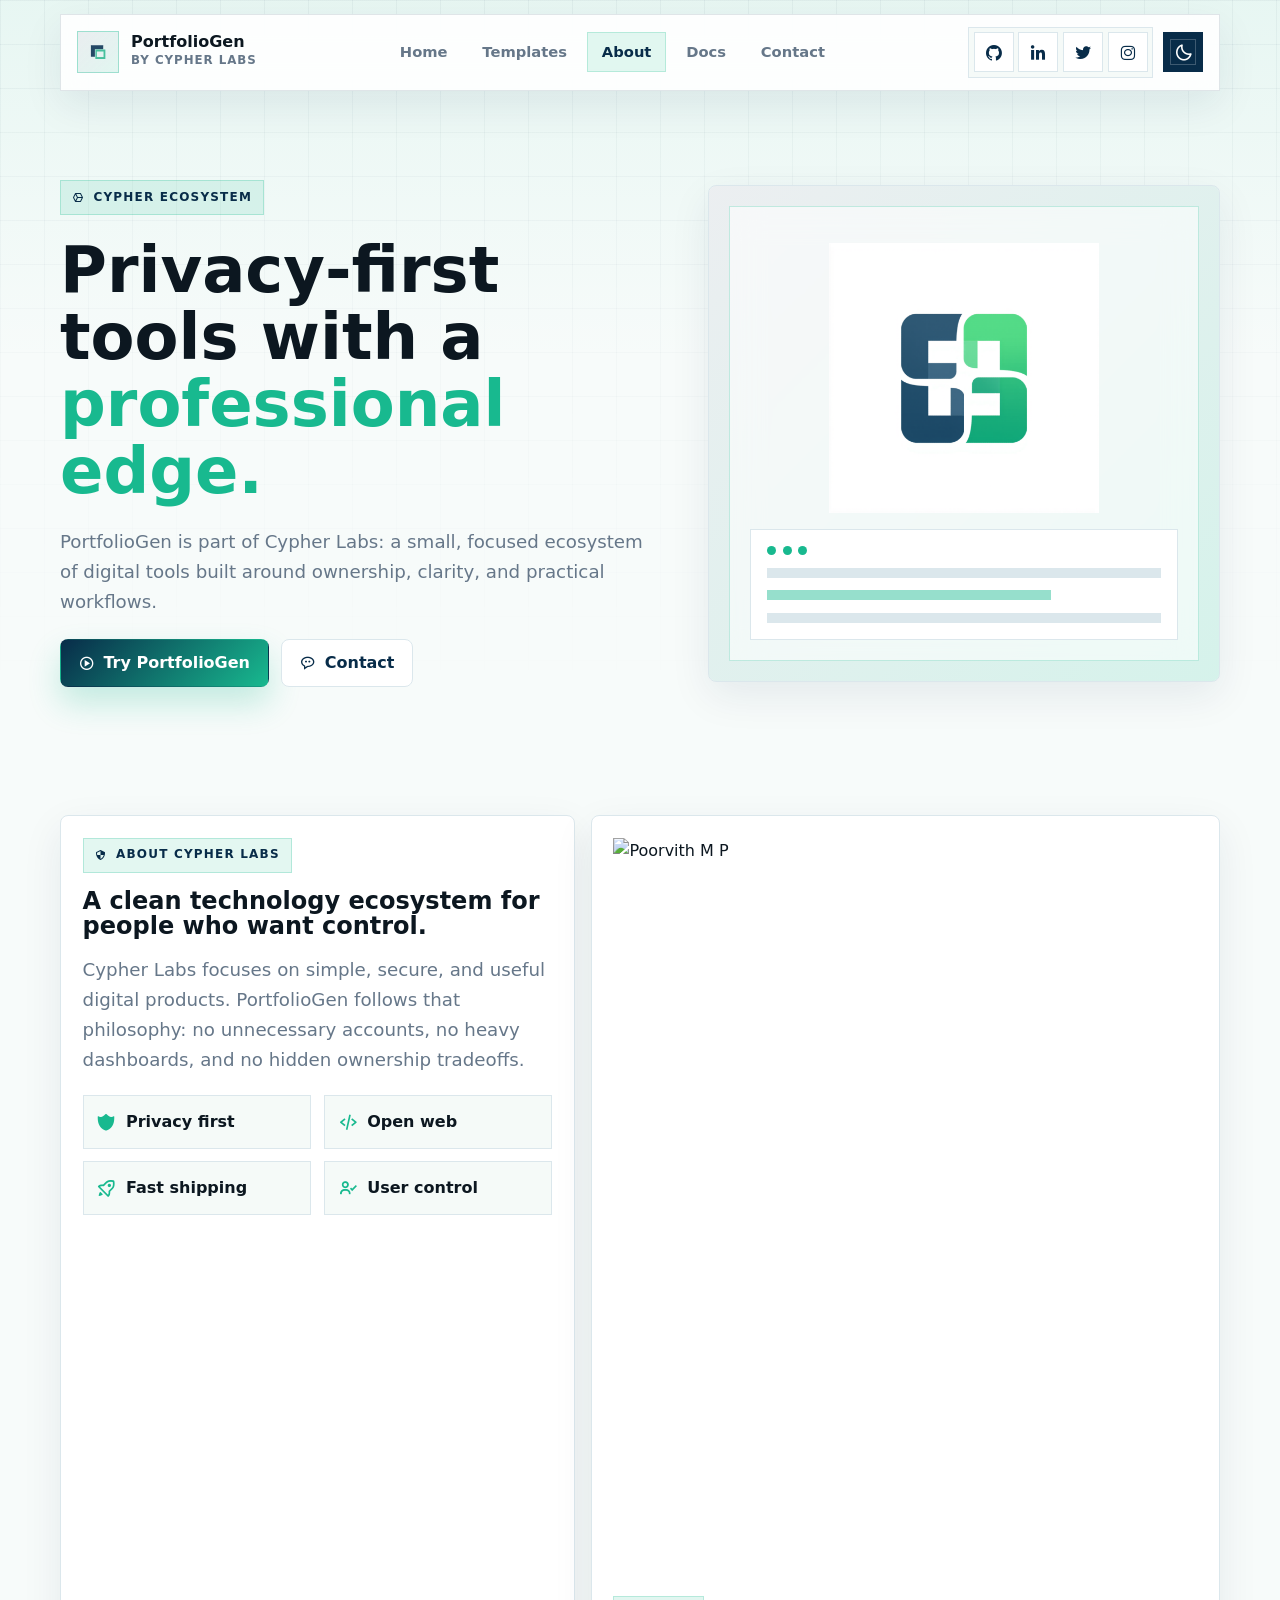
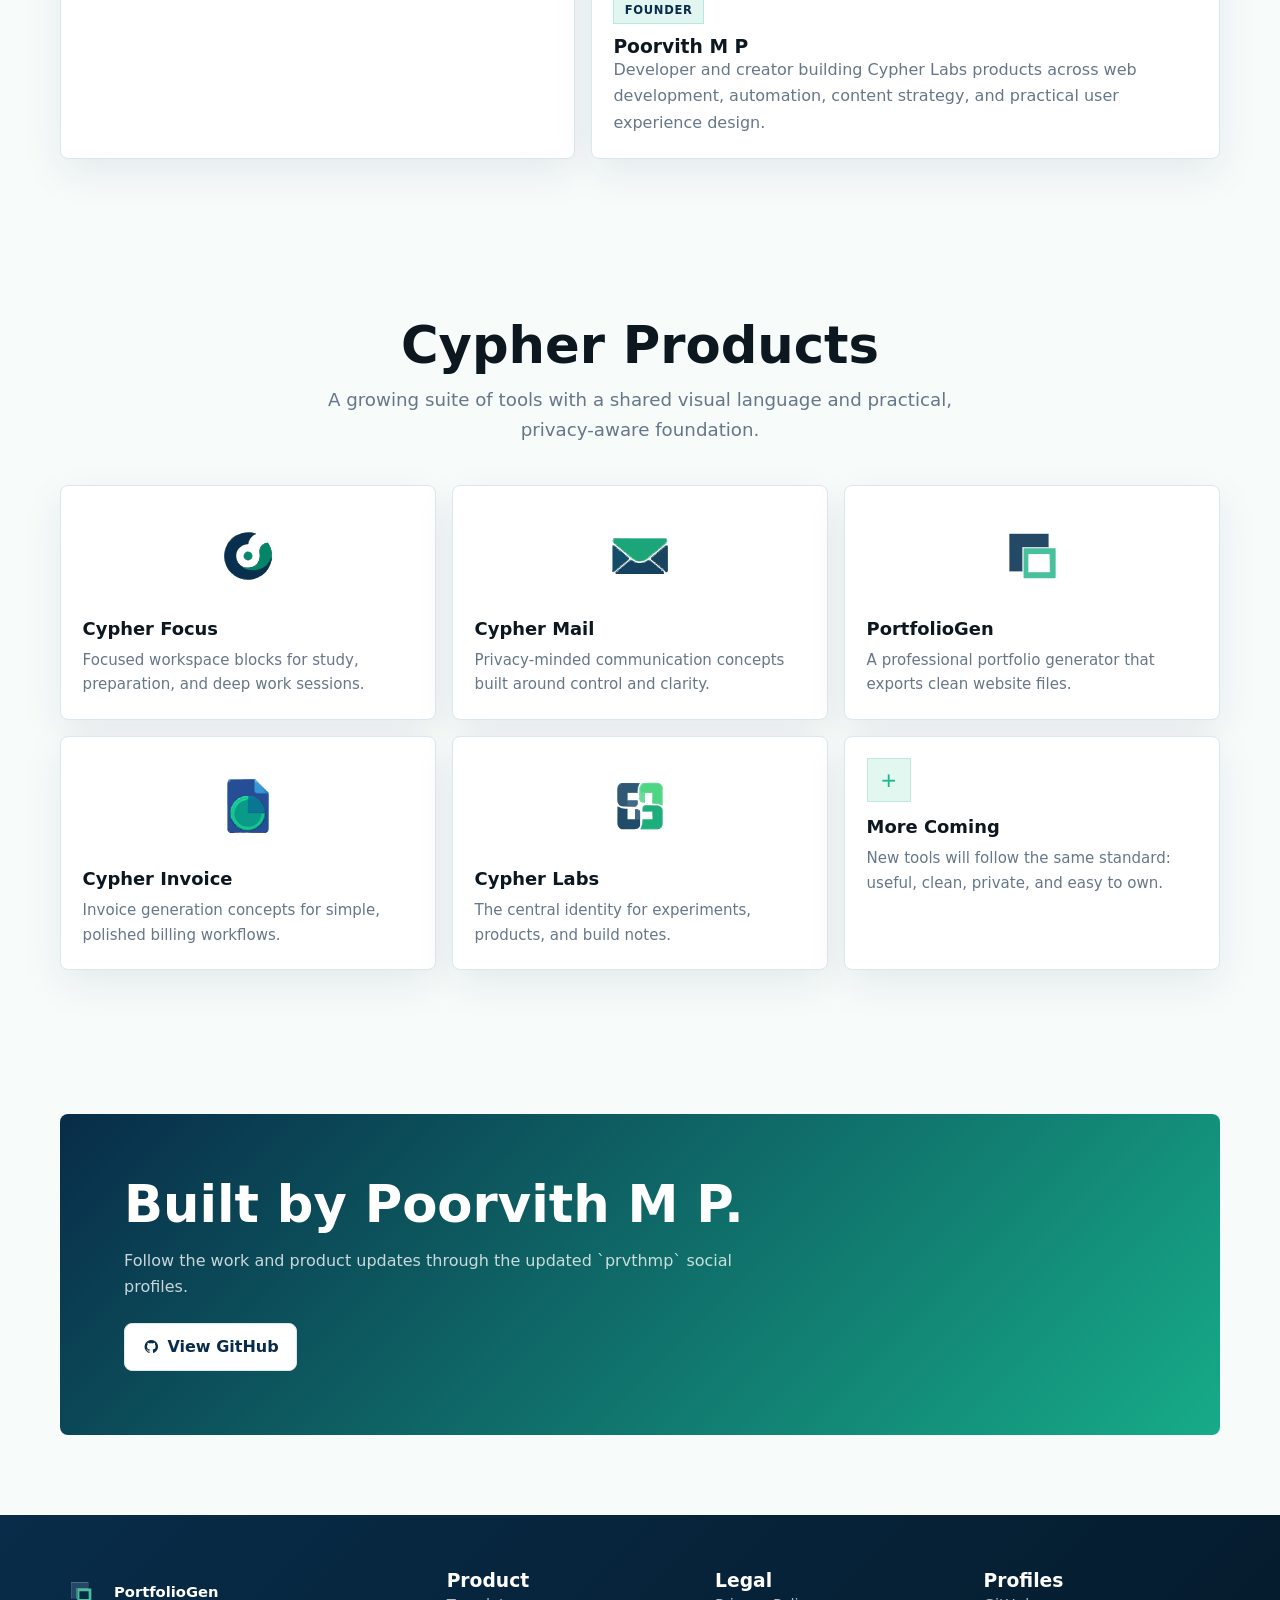
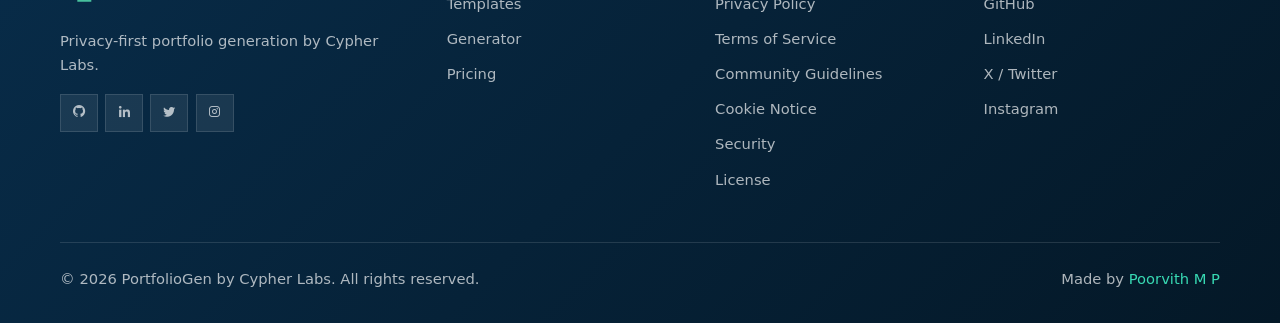
==== commit c884d2ab: "Security checkup, and Security update" ====
--- a/about.html
+++ b/about.html
@@ -3,21 +3,32 @@
 <head>
     <meta charset="UTF-8">
     <meta name="viewport" content="width=device-width, initial-scale=1.0">
+    <meta name="description" content="Learn about PortfolioGen, Cypher Labs, and the privacy-first product ecosystem built by Poorvith M P.">
+    <meta name="referrer" content="strict-origin-when-cross-origin">
+    <meta name="theme-color" content="#0C9B70">
+    <meta http-equiv="Content-Security-Policy" content="default-src 'self'; img-src 'self' data: https:; style-src 'self' 'unsafe-inline' https://cdn.jsdelivr.net https://fonts.googleapis.com; font-src 'self' https://cdn.jsdelivr.net https://fonts.gstatic.com; script-src 'self' 'unsafe-inline' https://cdn.jsdelivr.net https://cdnjs.cloudflare.com https://unpkg.com; connect-src 'self' https://api.github.com; base-uri 'self'; form-action 'self'; object-src 'none';">
+    <meta property="og:title" content="About - PortfolioGen by Cypher Labs">
+    <meta property="og:description" content="PortfolioGen is part of the Cypher Labs ecosystem: practical, privacy-aware tools for people who want control.">
+    <meta property="og:image" content="https://prvthmpcypher.github.io/PortfolioGen--Cypher-Labs/assets/img/Cypher_Labs-%20no%20bg.png">
+    <meta property="og:url" content="https://prvthmpcypher.github.io/PortfolioGen--Cypher-Labs/about.html">
+    <meta property="og:type" content="website">
     <title>About - PortfolioGen by Cypher Labs</title>
-    <link href="https://cdn.jsdelivr.net/npm/boxicons@2.0.5/css/boxicons.min.css" rel="stylesheet">
+    <link rel="canonical" href="https://prvthmpcypher.github.io/PortfolioGen--Cypher-Labs/about.html">
+    <link href="https://cdn.jsdelivr.net/npm/boxicons@2.1.4/css/boxicons.min.css" rel="stylesheet">
     <link rel="stylesheet" href="assets/css/styles.css">
     <link rel="icon" href="assets/img/svg/Cypher_Porfolio_Generator-no bg.svg">
 </head>
 <body>
-    <header class="l-header">
-        <nav class="nav bd-grid" aria-label="Primary navigation">
-            <a href="index.html" class="nav__brand"><span class="nav__brand-mark"><img src="assets/img/svg/Cypher_Porfolio_Generator-no bg.svg" alt=""></span><span class="nav__brand-text"><strong>PortfolioGen</strong><span>by Cypher Labs</span></span></a>
+    <a href="#main-content" class="sr-only skip-link">Skip to content</a>
+    <header class="l-header" role="banner">
+        <nav class="nav bd-grid" aria-label="Primary navigation" role="navigation">
+            <a href="index.html" class="nav__brand"><span class="nav__brand-mark"><img src="assets/img/svg/Cypher_Porfolio_Generator-no bg.svg" alt="PortfolioGen"></span><span class="nav__brand-text"><strong>PortfolioGen</strong><span>by Cypher Labs</span></span></a>
             <div class="nav__menu" id="nav-menu"><ul class="nav__list"><li><a href="index.html" class="nav__link">Home</a></li><li><a href="templates.html" class="nav__link">Templates</a></li><li><a href="about.html" class="nav__link active-link">About</a></li><li><a href="work.html" class="nav__link">Docs</a></li><li><a href="contact.html" class="nav__link">Contact</a></li></ul></div>
             <div class="nav__actions"><div class="nav__socials"><a href="https://github.com/prvthmpcypher" target="_blank" rel="noopener" class="icon-btn" aria-label="GitHub"><i class="bx bxl-github"></i></a><a href="https://www.linkedin.com/in/prvthmp" target="_blank" rel="noopener" class="icon-btn" aria-label="LinkedIn"><i class="bx bxl-linkedin"></i></a><a href="https://x.com/prvthmp" target="_blank" rel="noopener" class="icon-btn" aria-label="X"><i class="bx bxl-twitter"></i></a><a href="https://www.instagram.com/prvthmp" target="_blank" rel="noopener" class="icon-btn" aria-label="Instagram"><i class="bx bxl-instagram"></i></a></div><button class="change-theme bx bx-moon" id="theme-button" type="button" aria-label="Toggle theme"></button><button class="nav__toggle" id="nav-toggle" type="button" aria-label="Open menu"><i class="bx bx-menu"></i></button></div>
         </nav>
     </header>
 
-    <main id="main-content">
+    <main id="main-content" role="main">
         <section class="page-hero">
             <div class="page-hero__content">
                 <span class="eyebrow"><i class="bx bx-cube-alt"></i> Cypher ecosystem</span>
@@ -42,7 +53,7 @@
                     </div>
                 </article>
                 <article class="about-card about-card--media">
-                    <img src="assets/img/Founder.jpg" alt="Poorvith M P">
+                    <img src="assets/img/Founder.jpg" alt="Poorvith M P" loading="lazy">
                     <div><span class="tag">Founder</span><h3 style="margin-top:.8rem;">Poorvith M P</h3><p style="color:var(--muted);">Developer and creator building Cypher Labs products across web development, automation, content strategy, and practical user experience design.</p></div>
                 </article>
             </div>
@@ -52,11 +63,11 @@
             <h2 class="section-title">Cypher Products</h2>
             <p class="section-intro">A growing suite of tools with a shared visual language and practical, privacy-aware foundation.</p>
             <div class="ecosystem-grid">
-                <article class="ecosystem-card"><img src="assets/img/svg/Cypher Focus- No bg.svg" alt="Cypher Focus" class="ecosystem-card-logo"><h3>Cypher Focus</h3><p>Focused workspace blocks for study, preparation, and deep work sessions.</p></article>
-                <article class="ecosystem-card"><img src="assets/img/svg/Cypher_Mail- no bg.svg" alt="Cypher Mail" class="ecosystem-card-logo"><h3>Cypher Mail</h3><p>Privacy-minded communication concepts built around control and clarity.</p></article>
-                <article class="ecosystem-card"><img src="assets/img/svg/Cypher_Porfolio_Generator-no bg.svg" alt="PortfolioGen" class="ecosystem-card-logo"><h3>PortfolioGen</h3><p>A professional portfolio generator that exports clean website files.</p></article>
-                <article class="ecosystem-card"><img src="assets/img/svg/Cypher_Invoice_Generator No bg.svg" alt="Cypher Invoice Generator" class="ecosystem-card-logo"><h3>Cypher Invoice</h3><p>Invoice generation concepts for simple, polished billing workflows.</p></article>
-                <article class="ecosystem-card"><img src="assets/img/svg/Cypher_Labs- no bg.svg" alt="Cypher Labs" class="ecosystem-card-logo"><h3>Cypher Labs</h3><p>The central identity for experiments, products, and build notes.</p></article>
+                <article class="ecosystem-card"><img src="assets/img/svg/Cypher Focus- No bg.svg" alt="Cypher Focus" class="ecosystem-card-logo" loading="lazy"><h3>Cypher Focus</h3><p>Focused workspace blocks for study, preparation, and deep work sessions.</p></article>
+                <article class="ecosystem-card"><img src="assets/img/svg/Cypher_Mail- no bg.svg" alt="Cypher Mail" class="ecosystem-card-logo" loading="lazy"><h3>Cypher Mail</h3><p>Privacy-minded communication concepts built around control and clarity.</p></article>
+                <article class="ecosystem-card"><img src="assets/img/svg/Cypher_Porfolio_Generator-no bg.svg" alt="PortfolioGen" class="ecosystem-card-logo" loading="lazy"><h3>PortfolioGen</h3><p>A professional portfolio generator that exports clean website files.</p></article>
+                <article class="ecosystem-card"><img src="assets/img/svg/Cypher_Invoice_Generator No bg.svg" alt="Cypher Invoice Generator" class="ecosystem-card-logo" loading="lazy"><h3>Cypher Invoice</h3><p>Invoice generation concepts for simple, polished billing workflows.</p></article>
+                <article class="ecosystem-card"><img src="assets/img/svg/Cypher_Labs- no bg.svg" alt="Cypher Labs" class="ecosystem-card-logo" loading="lazy"><h3>Cypher Labs</h3><p>The central identity for experiments, products, and build notes.</p></article>
                 <article class="ecosystem-card"><div class="card-icon"><i class="bx bx-plus"></i></div><h3>More Coming</h3><p>New tools will follow the same standard: useful, clean, private, and easy to own.</p></article>
             </div>
         </section>
@@ -64,15 +75,15 @@
         <section class="cta-section"><h2>Built by Poorvith M P.</h2><p>Follow the work and product updates through the updated `prvthmp` social profiles.</p><a href="https://github.com/prvthmpcypher" target="_blank" rel="noopener" class="btn btn-secondary"><i class="bx bxl-github"></i> View GitHub</a></section>
     </main>
 
-    <footer class="footer">
+    <footer class="footer" role="contentinfo">
         <div class="footer__container">
-            <div class="footer__section"><a class="footer__brand" href="index.html"><img src="assets/img/svg/Cypher_Porfolio_Generator-no bg.svg" alt=""><strong>PortfolioGen</strong></a><p>Privacy-first portfolio generation by Cypher Labs.</p><div class="footer__social"><a href="https://github.com/prvthmpcypher" target="_blank" rel="noopener" class="footer__icon" aria-label="GitHub"><i class="bx bxl-github"></i></a><a href="https://www.linkedin.com/in/prvthmp" target="_blank" rel="noopener" class="footer__icon" aria-label="LinkedIn"><i class="bx bxl-linkedin"></i></a><a href="https://x.com/prvthmp" target="_blank" rel="noopener" class="footer__icon" aria-label="X"><i class="bx bxl-twitter"></i></a><a href="https://www.instagram.com/prvthmp" target="_blank" rel="noopener" class="footer__icon" aria-label="Instagram"><i class="bx bxl-instagram"></i></a></div></div>
+            <div class="footer__section"><a class="footer__brand" href="index.html"><img src="assets/img/svg/Cypher_Porfolio_Generator-no bg.svg" alt="PortfolioGen"><strong>PortfolioGen</strong></a><p>Privacy-first portfolio generation by Cypher Labs.</p><div class="footer__social"><a href="https://github.com/prvthmpcypher" target="_blank" rel="noopener" class="footer__icon" aria-label="GitHub"><i class="bx bxl-github"></i></a><a href="https://www.linkedin.com/in/prvthmp" target="_blank" rel="noopener" class="footer__icon" aria-label="LinkedIn"><i class="bx bxl-linkedin"></i></a><a href="https://x.com/prvthmp" target="_blank" rel="noopener" class="footer__icon" aria-label="X"><i class="bx bxl-twitter"></i></a><a href="https://www.instagram.com/prvthmp" target="_blank" rel="noopener" class="footer__icon" aria-label="Instagram"><i class="bx bxl-instagram"></i></a></div></div>
             <div class="footer__section"><h3>Product</h3><ul><li><a href="templates.html">Templates</a></li><li><a href="generate.html">Generator</a></li><li><a href="index.html#pricing">Pricing</a></li></ul></div>
             <div class="footer__section"><h3>Legal</h3><ul><li><a href="work.html#privacy">Privacy Policy</a></li><li><a href="work.html#terms">Terms of Service</a></li><li><a href="work.html#community">Community Guidelines</a></li><li><a href="work.html#cookies">Cookie Notice</a></li><li><a href="work.html#security">Security</a></li><li><a href="work.html#license">License</a></li></ul></div>
             <div class="footer__section"><h3>Profiles</h3><ul><li><a href="https://github.com/prvthmpcypher" target="_blank" rel="noopener">GitHub</a></li><li><a href="https://www.linkedin.com/in/prvthmp" target="_blank" rel="noopener">LinkedIn</a></li><li><a href="https://x.com/prvthmp" target="_blank" rel="noopener">X / Twitter</a></li><li><a href="https://www.instagram.com/prvthmp" target="_blank" rel="noopener">Instagram</a></li></ul></div>
         </div>
         <div class="footer__bottom"><div class="footer__copy">&copy; 2026 PortfolioGen by Cypher Labs. All rights reserved.</div><div class="footer__credits">Made by <a href="https://github.com/prvthmpcypher" target="_blank" rel="noopener">Poorvith M P</a></div></div>
     </footer>
-    <script src="assets/js/main.js"></script>
+    <script defer src="assets/js/main.js"></script>
 </body>
 </html>
--- a/assets/css/styles.css
+++ b/assets/css/styles.css
@@ -1226,6 +1226,18 @@
   justify-content: space-between;
   gap: 1rem;
   flex-wrap: wrap;
+}
+
+.sr-only {
+  position: absolute;
+  width: 1px;
+  height: 1px;
+  padding: 0;
+  margin: -1px;
+  overflow: hidden;
+  clip: rect(0, 0, 0, 0);
+  white-space: nowrap;
+  border: 0;
 }
 
 .skip-link {
@@ -1397,3 +1409,56 @@
     display: grid;
   }
 }
+
+@media (max-width: 320px) {
+  .bd-grid,
+  .page-shell,
+  .section-shell,
+  .hero,
+  .page-hero,
+  .features-grid,
+  .templates-grid,
+  .pricing-cards,
+  .testimonials,
+  .ecosystem-grid,
+  .work__container,
+  .docs-grid,
+  .work__filters,
+  .about-layout,
+  .contact-layout,
+  .cta-section,
+  .footer__container,
+  .footer__bottom,
+  .metrics-grid {
+    width: min(100% - 20px, 1160px);
+  }
+
+  .hero h1,
+  .page-hero h1 {
+    font-size: 2.1rem;
+  }
+}
+
+@media (min-width: 1440px) {
+  .bd-grid,
+  .page-shell,
+  .section-shell,
+  .hero,
+  .page-hero,
+  .features-grid,
+  .templates-grid,
+  .pricing-cards,
+  .testimonials,
+  .ecosystem-grid,
+  .work__container,
+  .docs-grid,
+  .work__filters,
+  .about-layout,
+  .contact-layout,
+  .cta-section,
+  .footer__container,
+  .footer__bottom,
+  .metrics-grid {
+    width: min(1240px, calc(100% - 64px));
+  }
+}
